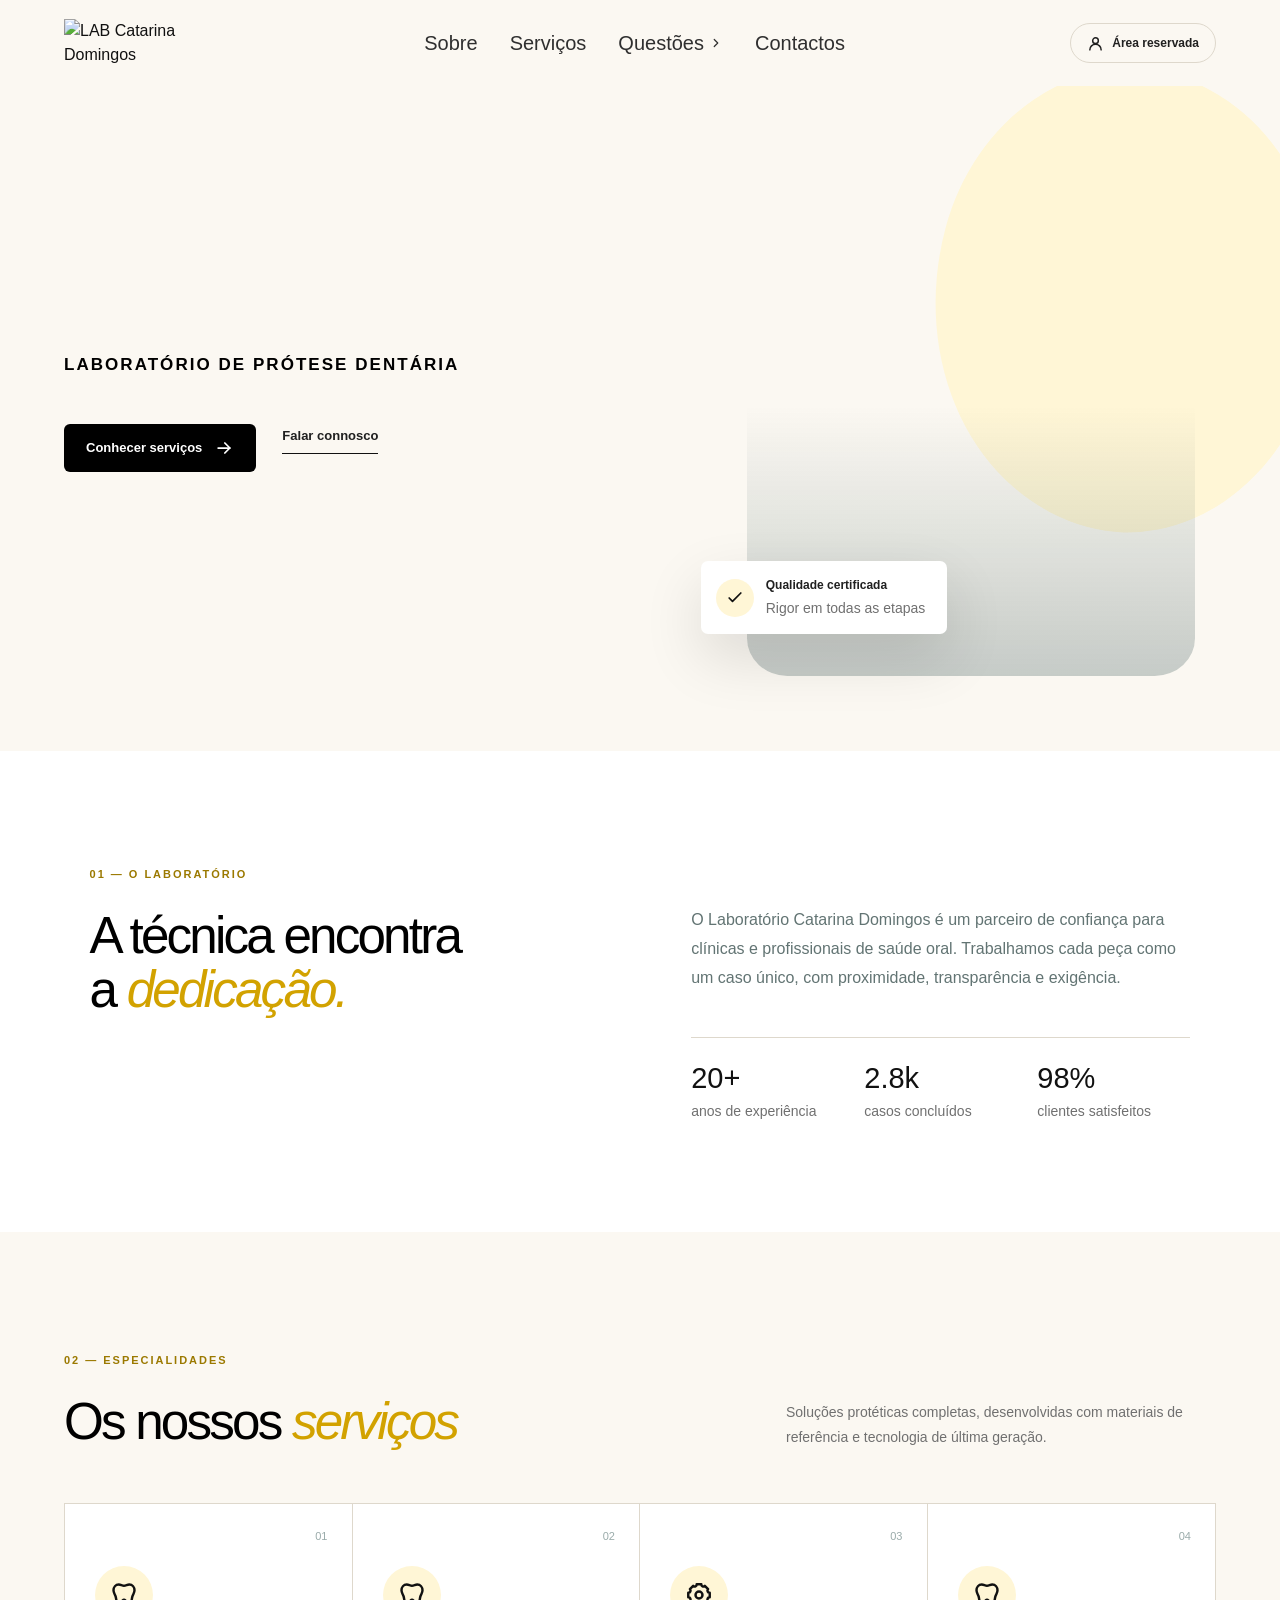
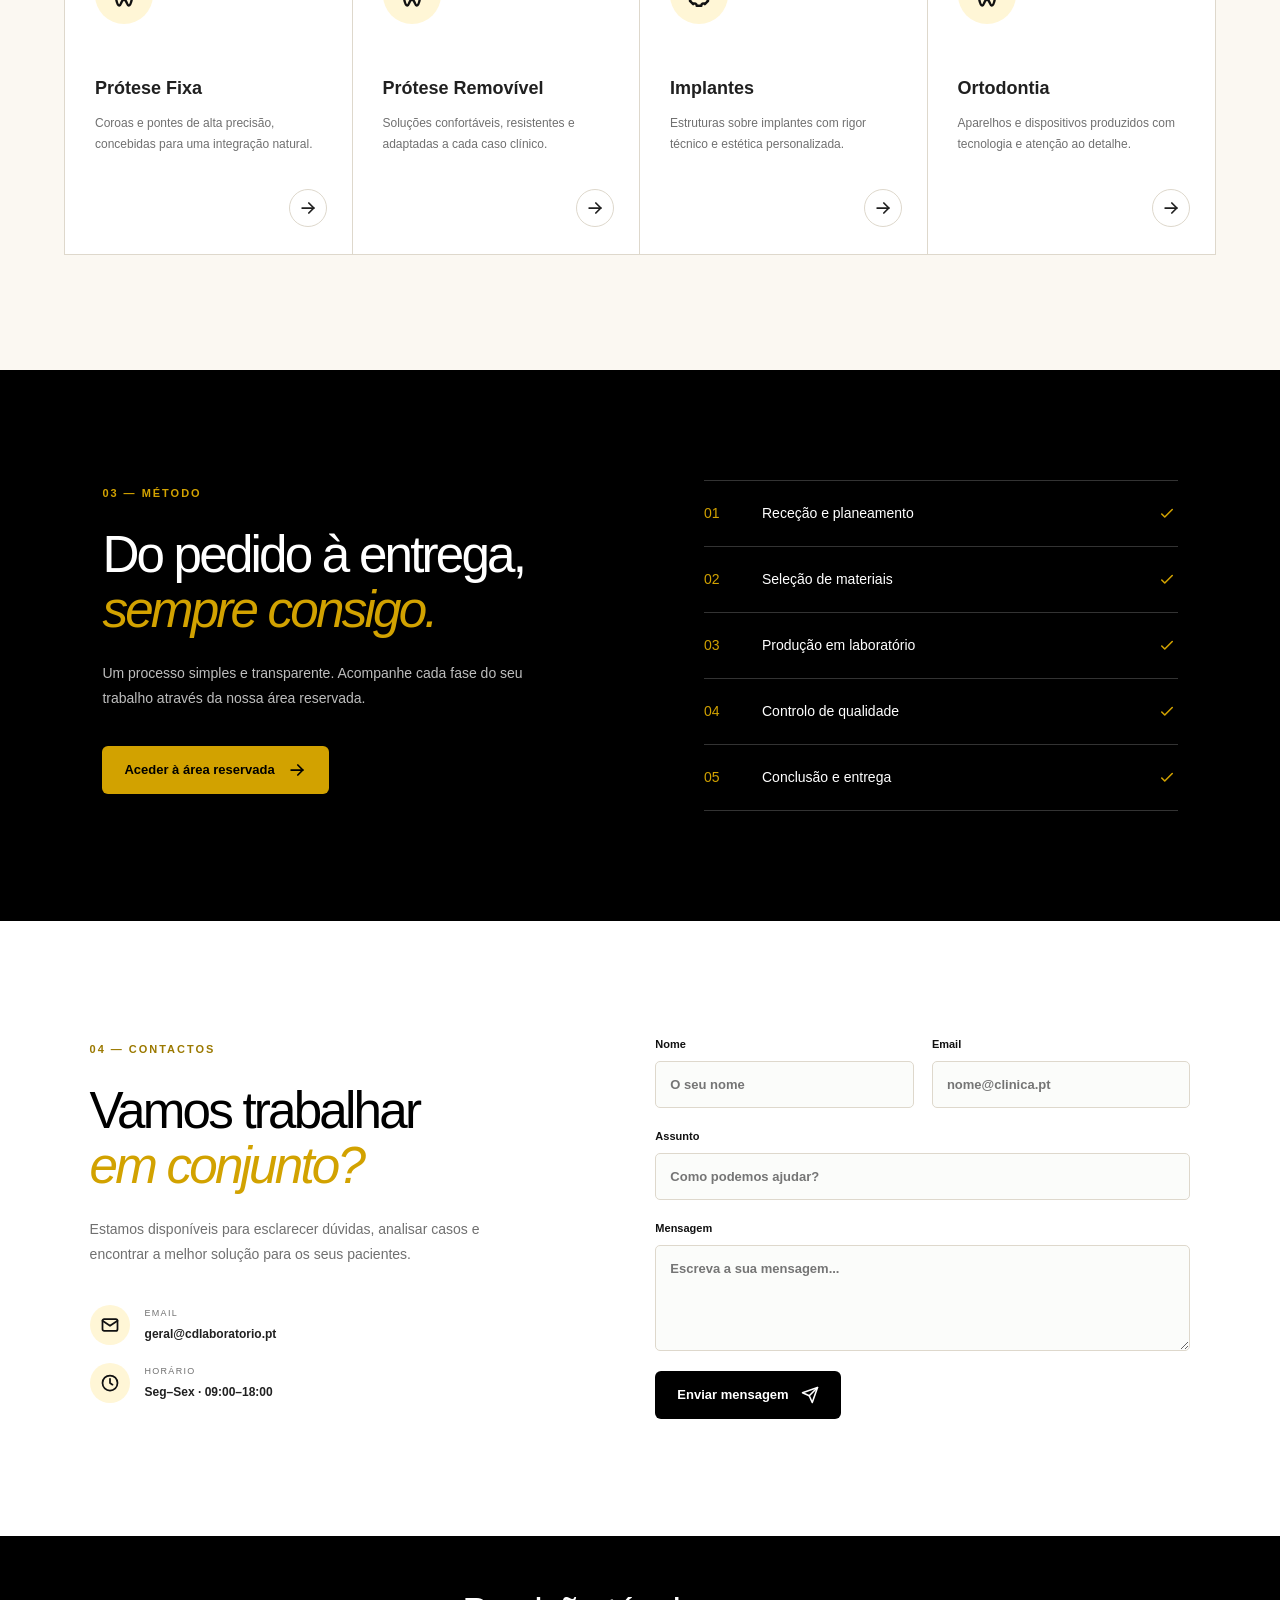
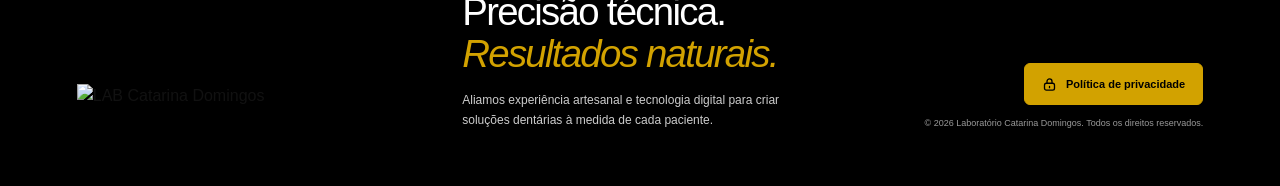
==== public/index.html @ d4b05643 "update" ====
<!doctype html>
<html lang="pt-PT">
  <head>
    <meta charset="utf-8" />
    <meta name="viewport" content="width=device-width, initial-scale=1" />
    <title>Laboratório Catarina Domingos</title>
    <link rel="stylesheet" href="css/style.css" />
    <script src="/js/main.js" defer></script>
  </head>
  <body>
    <header class="site-header">
      <a
        class="logo"
        href="index.html"
        aria-label="Laboratório Catarina Domingos"
        ><span class="logo-image"
          ><img src="assets/img/logo.png" alt="LAB Catarina Domingos" /></span
      ></a>
      <nav id="navegacao" aria-label="Navegação principal">
        <a class="nav-primary" href="sobre.html">Sobre</a>
        <a class="nav-primary" href="servicos.html">Serviços</a>
        <div class="questions-menu">
          <button
            class="nav-primary"
            type="button"
            aria-expanded="false"
            aria-haspopup="menu"
          >
            Questões
            <svg
              aria-hidden="true"
              width="14"
              height="14"
              viewBox="0 0 24 24"
              fill="none"
              stroke="currentColor"
              stroke-width="2.1"
              stroke-linecap="round"
              stroke-linejoin="round"
            >
              <path d="m9 18 6-6-6-6" />
            </svg>
          </button>
          <div class="questions-dropdown" role="menu">
            <a role="menuitem" href="ortodontia.html"
              ><span>Ortodontia</span
              ><svg
                aria-hidden="true"
                width="15"
                height="15"
                viewBox="0 0 24 24"
                fill="none"
                stroke="currentColor"
                stroke-width="2.1"
                stroke-linecap="round"
                stroke-linejoin="round"
              >
                <path d="M5 12h14" />
                <path d="m13 6 6 6-6 6" /></svg
            ></a>
            <a role="menuitem" href="implantes.html"
              ><span>Implantes</span
              ><svg
                aria-hidden="true"
                width="15"
                height="15"
                viewBox="0 0 24 24"
                fill="none"
                stroke="currentColor"
                stroke-width="2.1"
                stroke-linecap="round"
                stroke-linejoin="round"
              >
                <path d="M5 12h14" />
                <path d="m13 6 6 6-6 6" /></svg
            ></a>
            <a role="menuitem" href="protese-fixa.html"
              ><span>Prótese Fixa</span
              ><svg
                aria-hidden="true"
                width="15"
                height="15"
                viewBox="0 0 24 24"
                fill="none"
                stroke="currentColor"
                stroke-width="2.1"
                stroke-linecap="round"
                stroke-linejoin="round"
              >
                <path d="M5 12h14" />
                <path d="m13 6 6 6-6 6" /></svg
            ></a>
            <a role="menuitem" href="protese-removivel.html"
              ><span>Prótese Removível</span
              ><svg
                aria-hidden="true"
                width="15"
                height="15"
                viewBox="0 0 24 24"
                fill="none"
                stroke="currentColor"
                stroke-width="2.1"
                stroke-linecap="round"
                stroke-linejoin="round"
              >
                <path d="M5 12h14" />
                <path d="m13 6 6 6-6 6" /></svg
            ></a>
            <a role="menuitem" href="como-trabalhamos.html"
              ><span>Como trabalhamos</span
              ><svg
                aria-hidden="true"
                width="15"
                height="15"
                viewBox="0 0 24 24"
                fill="none"
                stroke="currentColor"
                stroke-width="2.1"
                stroke-linecap="round"
                stroke-linejoin="round"
              >
                <path d="M5 12h14" />
                <path d="m13 6 6 6-6 6" /></svg
            ></a>
          </div>
        </div>
        <a class="nav-primary" href="contactos.html">Contactos</a>
      </nav>
      <a class="login-link" href="login.html"
        ><svg
          aria-hidden="true"
          width="17"
          height="17"
          viewBox="0 0 24 24"
          fill="none"
          stroke="currentColor"
          stroke-width="2.1"
          stroke-linecap="round"
          stroke-linejoin="round"
        >
          <circle cx="12" cy="8" r="4" />
          <path d="M4 21a8 8 0 0 1 16 0" />
        </svg>
        Área reservada</a
      >
      <button
        class="mobile-menu"
        type="button"
        aria-label="Abrir menu"
        aria-expanded="false"
        aria-controls="navegacao"
      >
        <span data-icone="abrir"
          ><svg
            aria-hidden="true"
            width="20"
            height="20"
            viewBox="0 0 24 24"
            fill="none"
            stroke="currentColor"
            stroke-width="2.1"
            stroke-linecap="round"
            stroke-linejoin="round"
          >
            <path d="M4 7h16M4 12h16M4 17h16" /></svg></span
        ><span data-icone="fechar" hidden
          ><svg
            aria-hidden="true"
            width="20"
            height="20"
            viewBox="0 0 24 24"
            fill="none"
            stroke="currentColor"
            stroke-width="2.1"
            stroke-linecap="round"
            stroke-linejoin="round"
          >
            <path d="m6 6 12 12M18 6 6 18" /></svg
        ></span>
      </button>
    </header>

    <main>
      <section class="hero">
        <div class="hero-copy">
          <span class="eyebrow hero-eyebrow"
            >Laboratório de prótese dentária</span
          >
          <div class="hero-actions">
            <a class="btn btn-primary hero-services-button" href="servicos.html"
              >Conhecer serviços
              <svg
                aria-hidden="true"
                width="20"
                height="20"
                viewBox="0 0 24 24"
                fill="none"
                stroke="currentColor"
                stroke-width="2.1"
                stroke-linecap="round"
                stroke-linejoin="round"
              >
                <path d="M5 12h14" />
                <path d="m13 6 6 6-6 6" /></svg
            ></a>
            <a class="text-link" href="contactos.html">Falar connosco</a>
          </div>
        </div>
        <div class="hero-visual">
          <div
            class="hero-image"
            role="img"
            aria-label="Consultório dentário moderno"
          ></div>
          <div class="quality-card">
            <span
              ><svg
                aria-hidden="true"
                width="20"
                height="20"
                viewBox="0 0 24 24"
                fill="none"
                stroke="currentColor"
                stroke-width="2.1"
                stroke-linecap="round"
                stroke-linejoin="round"
              >
                <path d="m5 12 4 4L19 6" /></svg
            ></span>
            <div>
              <b>Qualidade certificada</b
              ><small>Rigor em todas as etapas</small>
            </div>
          </div>
          <div class="hero-shape"></div>
        </div>
      </section>

      <section class="intro" id="sobre">
        <div>
          <span class="section-index">01 — O laboratório</span>
          <h2>A técnica encontra<br />a <em>dedicação.</em></h2>
        </div>
        <div class="intro-copy">
          <p>
            O Laboratório Catarina Domingos é um parceiro de confiança para
            clínicas e profissionais de saúde oral. Trabalhamos cada peça como
            um caso único, com proximidade, transparência e exigência.
          </p>
          <div class="stats">
            <div><b>20+</b><span>anos de experiência</span></div>
            <div><b>2.8k</b><span>casos concluídos</span></div>
            <div><b>98%</b><span>clientes satisfeitos</span></div>
          </div>
        </div>
      </section>

      <section class="services-section" id="servicos">
        <div class="section-heading">
          <div>
            <span class="section-index">02 — Especialidades</span>
            <h2>Os nossos <em>serviços</em></h2>
          </div>
          <p>
            Soluções protéticas completas, desenvolvidas com materiais de
            referência e tecnologia de última geração.
          </p>
        </div>
        <div class="service-grid">
          <article class="service-card">
            <span class="service-number">01</span>
            <div class="service-icon">
              <svg
                aria-hidden="true"
                width="28"
                height="28"
                viewBox="0 0 24 24"
                fill="none"
                stroke="currentColor"
                stroke-width="2.1"
                stroke-linecap="round"
                stroke-linejoin="round"
              >
                <path
                  d="M7.5 3C4.8 3 3 5.2 3 8c0 2.1 1.2 3.3 1.8 5.2C5.5 15.4 5.6 21 8 21c1.8 0 1.5-5 4-5s2.2 5 4 5c2.4 0 2.5-5.6 3.2-7.8C19.8 11.3 21 10.1 21 8c0-2.8-1.8-5-4.5-5-1.8 0-2.8 1-4.5 1s-2.7-1-4.5-1Z"
                />
              </svg>
            </div>
            <h3>Prótese Fixa</h3>
            <p>
              Coroas e pontes de alta precisão, concebidas para uma integração
              natural.
            </p>
            <a
              href="protese-fixa.html"
              aria-label="Saber mais sobre Prótese Fixa"
              ><svg
                aria-hidden="true"
                width="20"
                height="20"
                viewBox="0 0 24 24"
                fill="none"
                stroke="currentColor"
                stroke-width="2.1"
                stroke-linecap="round"
                stroke-linejoin="round"
              >
                <path d="M5 12h14" />
                <path d="m13 6 6 6-6 6" /></svg
            ></a>
          </article>
          <article class="service-card">
            <span class="service-number">02</span>
            <div class="service-icon">
              <svg
                aria-hidden="true"
                width="28"
                height="28"
                viewBox="0 0 24 24"
                fill="none"
                stroke="currentColor"
                stroke-width="2.1"
                stroke-linecap="round"
                stroke-linejoin="round"
              >
                <path
                  d="M7.5 3C4.8 3 3 5.2 3 8c0 2.1 1.2 3.3 1.8 5.2C5.5 15.4 5.6 21 8 21c1.8 0 1.5-5 4-5s2.2 5 4 5c2.4 0 2.5-5.6 3.2-7.8C19.8 11.3 21 10.1 21 8c0-2.8-1.8-5-4.5-5-1.8 0-2.8 1-4.5 1s-2.7-1-4.5-1Z"
                />
              </svg>
            </div>
            <h3>Prótese Removível</h3>
            <p>
              Soluções confortáveis, resistentes e adaptadas a cada caso
              clínico.
            </p>
            <a
              href="protese-removivel.html"
              aria-label="Saber mais sobre Prótese Removível"
              ><svg
                aria-hidden="true"
                width="20"
                height="20"
                viewBox="0 0 24 24"
                fill="none"
                stroke="currentColor"
                stroke-width="2.1"
                stroke-linecap="round"
                stroke-linejoin="round"
              >
                <path d="M5 12h14" />
                <path d="m13 6 6 6-6 6" /></svg
            ></a>
          </article>
          <article class="service-card">
            <span class="service-number">03</span>
            <div class="service-icon">
              <svg
                aria-hidden="true"
                width="28"
                height="28"
                viewBox="0 0 24 24"
                fill="none"
                stroke="currentColor"
                stroke-width="2.1"
                stroke-linecap="round"
                stroke-linejoin="round"
              >
                <circle cx="12" cy="12" r="3" />
                <path
                  d="M19.4 15a1.7 1.7 0 0 0 .3 1.9l.1.1-2.8 2.8-.1-.1a1.7 1.7 0 0 0-1.9-.3 1.7 1.7 0 0 0-1 1.6v.2h-4V21a1.7 1.7 0 0 0-1-1.6 1.7 1.7 0 0 0-1.9.3l-.1.1L4.2 17l.1-.1a1.7 1.7 0 0 0 .3-1.9A1.7 1.7 0 0 0 3 14H2.8v-4H3a1.7 1.7 0 0 0 1.6-1 1.7 1.7 0 0 0-.3-1.9L4.2 7 7 4.2l.1.1A1.7 1.7 0 0 0 9 4.6 1.7 1.7 0 0 0 10 3v-.2h4V3a1.7 1.7 0 0 0 1 1.6 1.7 1.7 0 0 0 1.9-.3l.1-.1L19.8 7l-.1.1a1.7 1.7 0 0 0-.3 1.9 1.7 1.7 0 0 0 1.6 1h.2v4H21a1.7 1.7 0 0 0-1.6 1Z"
                />
              </svg>
            </div>
            <h3>Implantes</h3>
            <p>
              Estruturas sobre implantes com rigor técnico e estética
              personalizada.
            </p>
            <a href="implantes.html" aria-label="Saber mais sobre Implantes"
              ><svg
                aria-hidden="true"
                width="20"
                height="20"
                viewBox="0 0 24 24"
                fill="none"
                stroke="currentColor"
                stroke-width="2.1"
                stroke-linecap="round"
                stroke-linejoin="round"
              >
                <path d="M5 12h14" />
                <path d="m13 6 6 6-6 6" /></svg
            ></a>
          </article>
          <article class="service-card">
            <span class="service-number">04</span>
            <div class="service-icon">
              <svg
                aria-hidden="true"
                width="28"
                height="28"
                viewBox="0 0 24 24"
                fill="none"
                stroke="currentColor"
                stroke-width="2.1"
                stroke-linecap="round"
                stroke-linejoin="round"
              >
                <path
                  d="M7.5 3C4.8 3 3 5.2 3 8c0 2.1 1.2 3.3 1.8 5.2C5.5 15.4 5.6 21 8 21c1.8 0 1.5-5 4-5s2.2 5 4 5c2.4 0 2.5-5.6 3.2-7.8C19.8 11.3 21 10.1 21 8c0-2.8-1.8-5-4.5-5-1.8 0-2.8 1-4.5 1s-2.7-1-4.5-1Z"
                />
              </svg>
            </div>
            <h3>Ortodontia</h3>
            <p>
              Aparelhos e dispositivos produzidos com tecnologia e atenção ao
              detalhe.
            </p>
            <a href="ortodontia.html" aria-label="Saber mais sobre Ortodontia"
              ><svg
                aria-hidden="true"
                width="20"
                height="20"
                viewBox="0 0 24 24"
                fill="none"
                stroke="currentColor"
                stroke-width="2.1"
                stroke-linecap="round"
                stroke-linejoin="round"
              >
                <path d="M5 12h14" />
                <path d="m13 6 6 6-6 6" /></svg
            ></a>
          </article>
        </div>
      </section>

      <section class="process-section" id="processo">
        <div class="process-copy">
          <span class="section-index light">03 — Método</span>
          <h2>Do pedido à entrega,<br /><em>sempre consigo.</em></h2>
          <p>
            Um processo simples e transparente. Acompanhe cada fase do seu
            trabalho através da nossa área reservada.
          </p>
          <a class="btn btn-light" href="login.html"
            >Aceder à área reservada
            <svg
              aria-hidden="true"
              width="20"
              height="20"
              viewBox="0 0 24 24"
              fill="none"
              stroke="currentColor"
              stroke-width="2.1"
              stroke-linecap="round"
              stroke-linejoin="round"
            >
              <path d="M5 12h14" />
              <path d="m13 6 6 6-6 6" /></svg
          ></a>
        </div>
        <ol class="process-list">
          <li>
            <span>01</span><b>Receção e planeamento</b
            ><svg
              aria-hidden="true"
              width="18"
              height="18"
              viewBox="0 0 24 24"
              fill="none"
              stroke="currentColor"
              stroke-width="2.1"
              stroke-linecap="round"
              stroke-linejoin="round"
            >
              <path d="m5 12 4 4L19 6" />
            </svg>
          </li>
          <li>
            <span>02</span><b>Seleção de materiais</b
            ><svg
              aria-hidden="true"
              width="18"
              height="18"
              viewBox="0 0 24 24"
              fill="none"
              stroke="currentColor"
              stroke-width="2.1"
              stroke-linecap="round"
              stroke-linejoin="round"
            >
              <path d="m5 12 4 4L19 6" />
            </svg>
          </li>
          <li>
            <span>03</span><b>Produção em laboratório</b
            ><svg
              aria-hidden="true"
              width="18"
              height="18"
              viewBox="0 0 24 24"
              fill="none"
              stroke="currentColor"
              stroke-width="2.1"
              stroke-linecap="round"
              stroke-linejoin="round"
            >
              <path d="m5 12 4 4L19 6" />
            </svg>
          </li>
          <li>
            <span>04</span><b>Controlo de qualidade</b
            ><svg
              aria-hidden="true"
              width="18"
              height="18"
              viewBox="0 0 24 24"
              fill="none"
              stroke="currentColor"
              stroke-width="2.1"
              stroke-linecap="round"
              stroke-linejoin="round"
            >
              <path d="m5 12 4 4L19 6" />
            </svg>
          </li>
          <li>
            <span>05</span><b>Conclusão e entrega</b
            ><svg
              aria-hidden="true"
              width="18"
              height="18"
              viewBox="0 0 24 24"
              fill="none"
              stroke="currentColor"
              stroke-width="2.1"
              stroke-linecap="round"
              stroke-linejoin="round"
            >
              <path d="m5 12 4 4L19 6" />
            </svg>
          </li>
        </ol>
      </section>

      <section class="contact-section" id="contactos">
        <div class="contact-info">
          <span class="section-index">04 — Contactos</span>
          <h2>Vamos trabalhar<br /><em>em conjunto?</em></h2>
          <p>
            Estamos disponíveis para esclarecer dúvidas, analisar casos e
            encontrar a melhor solução para os seus pacientes.
          </p>
          <div class="contact-lines">
            <div>
              <span
                ><svg
                  aria-hidden="true"
                  width="20"
                  height="20"
                  viewBox="0 0 24 24"
                  fill="none"
                  stroke="currentColor"
                  stroke-width="2.1"
                  stroke-linecap="round"
                  stroke-linejoin="round"
                >
                  <rect x="3" y="5" width="18" height="14" rx="2" />
                  <path d="m3 7 9 6 9-6" /></svg
              ></span>
              <p><small>Email</small><b>geral@cdlaboratorio.pt</b></p>
            </div>
            <div>
              <span
                ><svg
                  aria-hidden="true"
                  width="20"
                  height="20"
                  viewBox="0 0 24 24"
                  fill="none"
                  stroke="currentColor"
                  stroke-width="2.1"
                  stroke-linecap="round"
                  stroke-linejoin="round"
                >
                  <circle cx="12" cy="12" r="9" />
                  <path d="M12 7v5l3 2" /></svg
              ></span>
              <p><small>Horário</small><b>Seg–Sex · 09:00–18:00</b></p>
            </div>
          </div>
        </div>
        <form class="contact-form" data-sem-envio>
          <div class="field-row">
            <label>Nome<input placeholder="O seu nome" /></label
            ><label
              >Email<input type="email" placeholder="nome@clinica.pt"
            /></label>
          </div>
          <label>Assunto<input placeholder="Como podemos ajudar?" /></label>
          <label
            >Mensagem<textarea
              rows="4"
              placeholder="Escreva a sua mensagem..."
            ></textarea>
          </label>
          <button class="btn btn-primary" type="submit">
            Enviar mensagem
            <svg
              aria-hidden="true"
              width="18"
              height="18"
              viewBox="0 0 24 24"
              fill="none"
              stroke="currentColor"
              stroke-width="2.1"
              stroke-linecap="round"
              stroke-linejoin="round"
            >
              <path d="m22 2-7 20-4-9-9-4Z" />
              <path d="M22 2 11 13" />
            </svg>
          </button>
        </form>
      </section>
    </main>

    <footer>
      <a
        class="logo logo-light"
        href="index.html"
        aria-label="Laboratório Catarina Domingos"
        ><span class="logo-image"
          ><img src="assets/img/logo.png" alt="LAB Catarina Domingos" /></span
      ></a>
      <div class="footer-claim">
        <h2>Precisão técnica.<br /><em>Resultados naturais.</em></h2>
        <p>
          Aliamos experiência artesanal e tecnologia digital para criar soluções
          dentárias à medida de cada paciente.
        </p>
      </div>
      <div class="footer-meta">
        <a href="privacidade.html"
          ><svg
            aria-hidden="true"
            width="15"
            height="15"
            viewBox="0 0 24 24"
            fill="none"
            stroke="currentColor"
            stroke-width="2.1"
            stroke-linecap="round"
            stroke-linejoin="round"
          >
            <rect x="4" y="10" width="16" height="11" rx="3" />
            <path d="M8 10V7a4 4 0 0 1 8 0v3M12 15v2" />
          </svg>
          Política de privacidade</a
        >
        <span
          >© 2026 Laboratório Catarina Domingos. Todos os direitos
          reservados.</span
        >
      </div>
    </footer>
  </body>
</html>
---- public/css/style.css ----
/* Base (substitui o reset que vinha do Tailwind) */
*,
::before,
::after {
  margin: 0;
  padding: 0;
  border: 0 solid;
  box-sizing: border-box;
}
html {
  line-height: 1.5;
  -webkit-text-size-adjust: 100%;
}
h1,
h2,
h3,
h4,
h5,
h6 {
  font-size: inherit;
  font-weight: inherit;
}
a {
  color: inherit;
  text-decoration: inherit;
}
b,
strong {
  font-weight: bolder;
}
small {
  font-size: 80%;
}
ol,
ul {
  list-style: none;
}
img,
svg {
  display: block;
}
img {
  max-width: 100%;
  height: auto;
}
button,
input,
select,
textarea {
  background-color: transparent;
  border-radius: 0;
}
button {
  cursor: pointer;
}
[hidden] {
  display: none !important;
}

:root {
  --font-texto: "Segoe UI", Roboto, "Helvetica Neue", Arial, sans-serif;
  --font-titulos: "Segoe UI", Roboto, "Helvetica Neue", Arial, sans-serif;
  --ink: #111111;
  --ink-deep: #000000;
  --mint: #d2a200;
  --mint-light: #fff6d6;
  --cream: #fbf8f2;
  --white: #ffffff;
  --text: #202020;
  --muted: #707070;
  --line: #ded8cc;
  --amber: #d2a200;
  --blue: #111111;
  --shadow: 0 24px 60px rgba(0, 0, 0, 0.12);
}
* {
  box-sizing: border-box;
}
html {
  scroll-behavior: smooth;
}
body {
  margin: 0;
  min-width: 320px;
  background: var(--cream);
  color: var(--text);
  font-family: var(--font-texto);
}
button,
input,
textarea,
select {
  font: inherit;
}
button {
  color: inherit;
}
button,
a {
  -webkit-tap-highlight-color: transparent;
}
.site-header {
  height: 86px;
  max-width: 1440px;
  margin: auto;
  padding: 0 5vw;
  display: flex;
  align-items: center;
  justify-content: space-between;
  position: relative;
  z-index: 20;
  background: var(--cream);
}
.logo {
  border: 0;
  background: transparent;
  display: flex;
  align-items: center;
  cursor: pointer;
  padding: 0;
  color: var(--ink);
}
.logo-image {
  width: 135px;
  height: 50px;
  display: flex;
  align-items: center;
}
.logo-image img {
  display: block;
  width: 100%;
  height: auto;
}
.site-header nav {
  display: flex;
  align-items: center;
  gap: 32px;
}
.site-header nav button,
.site-header nav a {
  border: 0;
  background: transparent;
  font-size: 13px;
  color: #2f2f2f;
  cursor: pointer;
  transition: color 0.2s;
  padding: 12px 0;
}
.site-header nav button.nav-primary,
.site-header nav a.nav-primary {
  font-size: 20px;
}
.site-header nav button:hover,
.site-header nav a:hover {
  color: var(--ink);
}
.site-header nav button.active,
.site-header nav a.active {
  color: var(--ink);
  box-shadow: inset 0 -1px var(--ink);
}
.questions-menu {
  position: relative;
}
.questions-menu > button {
  display: flex;
  align-items: center;
  gap: 5px;
}
.questions-menu > button svg {
  transition: transform 0.2s;
}
.questions-menu.open > button svg {
  transform: rotate(90deg);
}
.questions-dropdown {
  position: absolute;
  top: calc(100% + 10px);
  left: 50%;
  z-index: 30;
  width: 220px;
  padding: 7px;
  background: white;
  border: 1px solid var(--line);
  border-radius: 7px;
  box-shadow: var(--shadow);
  opacity: 0;
  visibility: hidden;
  transform: translate(-50%, -7px);
  transition:
    opacity 0.2s,
    transform 0.2s,
    visibility 0.2s;
}
.questions-menu.open .questions-dropdown {
  opacity: 1;
  visibility: visible;
  transform: translate(-50%, 0);
}
.site-header .questions-dropdown > button,
.site-header .questions-dropdown > a {
  width: 100%;
  padding: 12px 11px;
  display: flex;
  align-items: center;
  justify-content: space-between;
  border-radius: 4px;
  text-align: left;
  font-size: 11px;
}
.site-header .questions-dropdown > button:hover,
.site-header .questions-dropdown > a:hover {
  color: var(--ink);
  background: var(--mint-light);
}
.questions-dropdown > button svg,
.questions-dropdown > a svg {
  opacity: 0.55;
}
.login-link {
  display: flex;
  align-items: center;
  gap: 8px;
  border: 1px solid var(--line);
  border-radius: 99px;
  background: transparent;
  padding: 10px 16px;
  font-size: 12px;
  font-weight: 600;
  cursor: pointer;
}
.mobile-menu {
  display: none;
  border: 0;
  background: transparent;
}
.hero {
  min-height: 650px;
  max-width: 1440px;
  margin: auto;
  padding: 50px 5vw 75px;
  display: grid;
  grid-template-columns: 1.03fr 0.97fr;
  align-items: center;
  gap: 7vw;
  overflow: hidden;
}
.eyebrow,
.section-index {
  color: #9b7900;
  text-transform: uppercase;
  letter-spacing: 0.18em;
  font-size: 11px;
  font-weight: 700;
}
.hero h1,
section h2 {
  font: 500 clamp(48px, 5.4vw, 80px)/1.06 var(--font-titulos);
  letter-spacing: -0.055em;
  color: var(--ink-deep);
  margin: 24px 0;
}
.hero h1 em,
section h2 em {
  font-weight: 400;
  color: var(--mint);
  font-style: italic;
}
.hero-copy > p {
  max-width: 560px;
  font-size: 17px;
  line-height: 1.75;
  color: #555555;
}
.hero-actions {
  display: flex;
  align-items: center;
  gap: 26px;
  margin-top: 34px;
}
.hero-eyebrow {
  color: #000000;
  font-size: 17px;
  font-weight: 700;
  letter-spacing: 0.12em;
}
.hero-services-button {
  position: relative;
  top: 12px;
}
.btn {
  border: 0;
  border-radius: 6px;
  min-height: 48px;
  padding: 0 22px;
  display: inline-flex;
  align-items: center;
  justify-content: center;
  gap: 12px;
  cursor: pointer;
  font-size: 13px;
  font-weight: 700;
  transition:
    transform 0.2s,
    box-shadow 0.2s,
    background 0.2s;
}
.btn:hover {
  transform: translateY(-2px);
  box-shadow: 0 10px 24px rgba(9, 55, 56, 0.16);
}
.btn-primary {
  background: #000000;
  color: #ffffff;
}
.btn-light {
  background: var(--mint);
  color: #000000;
}
.text-link {
  border: 0;
  border-bottom: 1px solid var(--ink);
  background: transparent;
  padding: 8px 0;
  font-size: 13px;
  font-weight: 600;
  cursor: pointer;
}
.hero-visual {
  height: 540px;
  position: relative;
}
.hero-image {
  position: absolute;
  inset: 0 4% 0 9%;
  background:
    linear-gradient(180deg, transparent 50%, rgba(8, 45, 47, 0.22)),
    url("https://images.unsplash.com/photo-1629909613654-28e377c37b09?crop=entropy&cs=tinysrgb&fit=crop&fm=jpg&q=85&w=1200")
      center/cover;
  border-radius: 48% 48% 9% 9% / 25% 25% 7% 7%;
  z-index: 2;
}
.hero-shape {
  position: absolute;
  width: 76%;
  height: 85%;
  right: -21%;
  top: -12%;
  background: var(--mint-light);
  border-radius: 45% 55% 45% 55%;
  transform: rotate(15deg);
}
.quality-card {
  position: absolute;
  z-index: 4;
  left: 0;
  bottom: 42px;
  background: white;
  padding: 15px 22px 15px 15px;
  box-shadow: var(--shadow);
  display: flex;
  align-items: center;
  gap: 12px;
  border-radius: 7px;
}
.quality-card > span {
  background: var(--mint-light);
  color: var(--ink);
  width: 38px;
  height: 38px;
  display: grid;
  place-items: center;
  border-radius: 50%;
}
.quality-card b,
.quality-card small {
  display: block;
}
.quality-card b {
  font-size: 12px;
}
.quality-card small {
  font-size: 14px;
  color: var(--muted);
  margin-top: 4px;
}
.intro {
  max-width: 1440px;
  margin: auto;
  padding: 110px 7vw;
  display: grid;
  grid-template-columns: 1fr 1fr;
  gap: 8vw;
  background: white;
}
.intro h2,
.section-heading h2,
.contact-info h2 {
  font-size: clamp(39px, 4vw, 60px);
}
.intro-copy > p {
  font-size: 16px;
  line-height: 1.8;
  color: #627473;
  margin: 45px 0;
  max-width: 560px;
}
.stats {
  display: grid;
  grid-template-columns: repeat(3, 1fr);
  border-top: 1px solid var(--line);
  padding-top: 24px;
  gap: 20px;
}
.stats b,
.stats span {
  display: block;
}
.stats b {
  font: 500 29px var(--font-titulos);
  color: var(--ink);
}
.stats span {
  font-size: 14px;
  line-height: 1.4;
  color: var(--muted);
  margin-top: 7px;
}
.services-section {
  max-width: 1440px;
  margin: auto;
  padding: 115px 5vw;
}
.section-heading {
  display: flex;
  align-items: end;
  justify-content: space-between;
  gap: 60px;
  margin-bottom: 54px;
}
.section-heading h2 {
  margin-bottom: 0;
}
.section-heading > p {
  max-width: 430px;
  line-height: 1.75;
  color: var(--muted);
  font-size: 14px;
}
.service-grid {
  display: grid;
  grid-template-columns: repeat(4, 1fr);
  border: 1px solid var(--line);
}
.service-card {
  min-height: 350px;
  padding: 30px;
  background: white;
  border-right: 1px solid var(--line);
  position: relative;
  transition:
    background 0.25s,
    transform 0.25s;
}
.service-card:last-child {
  border: 0;
}
.service-card:hover {
  background: #000000;
  color: #ffffff;
  transform: translateY(-7px);
  z-index: 2;
}
.service-number {
  position: absolute;
  right: 24px;
  top: 24px;
  color: #9aabaa;
  font-size: 11px;
}
.service-icon {
  width: 58px;
  height: 58px;
  border-radius: 50%;
  background: var(--mint-light);
  color: var(--ink);
  display: grid;
  place-items: center;
  margin: 32px 0 54px;
}
.service-card h3 {
  font: 600 18px var(--font-titulos);
  margin: 0 0 14px;
}
.service-card p {
  font-size: 12px;
  line-height: 1.7;
  color: var(--muted);
  max-width: 240px;
}
.service-card:hover p,
.service-card:hover .service-number {
  color: #bed0ce;
}
.service-card > button,
.service-card > a {
  position: absolute;
  right: 25px;
  bottom: 27px;
  width: 38px;
  height: 38px;
  border-radius: 50%;
  border: 1px solid var(--line);
  background: transparent;
  display: grid;
  place-items: center;
  cursor: pointer;
}
.process-section {
  max-width: 1440px;
  margin: auto;
  background: #000000;
  color: white;
  padding: 110px 8vw;
  display: grid;
  grid-template-columns: 1fr 1fr;
  gap: 10vw;
}
.section-index.light {
  color: var(--mint);
}
.process-section h2 {
  color: white;
  font-size: clamp(39px, 4vw, 61px);
}
.process-copy > p {
  color: #bdbdbd;
  line-height: 1.8;
  font-size: 14px;
  max-width: 500px;
  margin-bottom: 35px;
}
.process-list {
  list-style: none;
  padding: 0;
  margin: 0;
  border-top: 1px solid #333333;
}
.process-list li {
  display: grid;
  grid-template-columns: 42px 1fr 20px;
  align-items: center;
  gap: 16px;
  padding: 22px 0;
  border-bottom: 1px solid #333333;
}
.process-list li span {
  color: var(--mint);
  font-size: 14px;
}
.process-list li b {
  font-size: 14px;
  font-weight: 500;
}
.process-list li svg {
  color: var(--mint);
}
.contact-section {
  max-width: 1440px;
  margin: auto;
  padding: 115px 7vw;
  display: grid;
  grid-template-columns: 0.9fr 1.1fr;
  gap: 10vw;
  background: white;
}
.contact-info > p {
  color: var(--muted);
  line-height: 1.8;
  max-width: 460px;
  font-size: 14px;
}
.contact-lines {
  margin-top: 38px;
}
.contact-lines > div {
  display: flex;
  align-items: center;
  gap: 15px;
  margin: 18px 0;
}
.contact-lines > div > span {
  width: 40px;
  height: 40px;
  display: grid;
  place-items: center;
  border-radius: 50%;
  background: var(--mint-light);
  color: var(--ink);
}
.contact-lines p,
.contact-lines b,
.contact-lines small {
  margin: 0;
  display: block;
}
.contact-lines small {
  color: var(--muted);
  font-size: 9px;
  text-transform: uppercase;
  letter-spacing: 0.14em;
}
.contact-lines b {
  font-size: 12px;
  margin-top: 4px;
}
.contact-form,
.auth-panel form {
  display: flex;
  flex-direction: column;
  gap: 20px;
}
label {
  display: flex;
  flex-direction: column;
  gap: 8px;
  font-size: 11px;
  font-weight: 700;
  color: var(--ink);
}
input,
textarea,
select {
  width: 100%;
  border: 1px solid var(--line);
  background: #fbfcfa;
  border-radius: 5px;
  padding: 13px 14px;
  color: var(--text);
  outline: none;
  font-size: 13px;
  transition:
    border 0.2s,
    box-shadow 0.2s;
}
input:focus,
textarea:focus,
select:focus {
  border-color: #6fa796;
  box-shadow: 0 0 0 3px rgba(168, 219, 198, 0.28);
}
textarea {
  resize: vertical;
}
.field-row {
  display: grid;
  grid-template-columns: 1fr 1fr;
  gap: 18px;
}
.contact-form .btn {
  align-self: flex-start;
}
footer {
  max-width: 1440px;
  margin: auto;
  background: #000000;
  color: white;
  min-height: 180px;
  padding: 55px 6vw;
  display: grid;
  grid-template-columns: 1fr 1fr 1fr;
  align-items: end;
  gap: 30px;
}
.logo-light .logo-image {
  background: transparent;
}
.logo-light .logo-image img {
  filter: none;
}
footer .logo-image {
  width: 190px;
  height: 70px;
}
.footer-claim h2 {
  margin: 0 0 16px;
  color: white;
  font: 500 clamp(28px, 3vw, 44px)/1.08 var(--font-titulos);
  letter-spacing: -0.045em;
}
.footer-claim h2 em {
  color: var(--mint);
  font-weight: 400;
  font-style: italic;
}
.footer-claim p {
  max-width: 520px;
  margin: 0;
  color: #cccccc;
  font-size: 12px;
  line-height: 1.7;
}
.footer-meta {
  display: flex;
  flex-direction: column;
  align-items: flex-end;
  gap: 12px;
  text-align: right;
}
.footer-meta button,
.footer-meta a {
  min-height: 42px;
  padding: 0 17px;
  border: 1px solid var(--mint);
  border-radius: 6px;
  background: var(--mint);
  color: var(--ink-deep);
  display: inline-flex;
  align-items: center;
  gap: 9px;
  font-size: 11px;
  font-weight: 700;
  cursor: pointer;
  transition:
    transform 0.2s,
    background 0.2s;
}
.footer-meta button:hover,
.footer-meta a:hover {
  transform: translateY(-2px);
  background: white;
}
.footer-meta span {
  font-size: 9px;
  color: #999999;
}
.privacy-page {
  background: white;
}
.privacy-content {
  max-width: 1200px;
  margin: auto;
  padding: 80px 7vw 110px;
}
.privacy-heading {
  max-width: 790px;
  margin-bottom: 70px;
}
.privacy-heading h1 {
  margin: 22px 0;
  color: var(--ink-deep);
  font: 500 clamp(48px, 5vw, 72px)/1.05 var(--font-titulos);
  letter-spacing: -0.055em;
}
.privacy-heading h1 em {
  color: #d2a200;
  font-weight: 400;
  font-style: italic;
}
.privacy-heading > p {
  max-width: 680px;
  color: var(--muted);
  font-size: 15px;
  line-height: 1.8;
}
.privacy-heading > small {
  display: block;
  margin-top: 20px;
  color: #8a9a98;
  font-size: 9px;
  text-transform: uppercase;
  letter-spacing: 0.09em;
}
.privacy-sections {
  border-top: 1px solid var(--line);
}
.privacy-sections article {
  padding: 34px 0;
  border-bottom: 1px solid var(--line);
  display: grid;
  grid-template-columns: 70px 1fr;
  gap: 25px;
}
.privacy-sections article > span {
  color: #78918d;
  font-size: 14px;
}
.privacy-sections h2 {
  margin: 0 0 12px;
  color: var(--ink);
  font: 600 18px var(--font-titulos);
}
.privacy-sections p {
  max-width: 820px;
  margin: 0;
  color: #5c5c5c;
  font-size: 13px;
  line-height: 1.8;
}
.privacy-contact {
  margin-top: 70px;
  padding: 38px;
  display: flex;
  align-items: center;
  justify-content: space-between;
  gap: 35px;
  background: var(--cream);
}
.privacy-contact h2 {
  margin: 12px 0 8px;
  color: var(--ink-deep);
  font: 600 25px var(--font-titulos);
}
.privacy-contact p {
  margin: 0;
  color: var(--muted);
  font-size: 11px;
}
.about-page {
  background: var(--cream);
}
.about-hero {
  max-width: 1440px;
  margin: auto;
  padding: 70px 7vw 105px;
}
.about-heading {
  max-width: 800px;
  margin: 0 auto 45px;
  text-align: center;
}
.about-heading h1 {
  font: 500 clamp(48px, 5vw, 74px)/1.06 var(--font-titulos);
  letter-spacing: -0.055em;
  color: var(--ink-deep);
  margin: 24px 0;
}
.about-heading h1 em {
  color: #d2a200;
  font-weight: 400;
  font-style: italic;
}
.about-lab-image {
  min-height: 520px;
  padding: 28px;
  display: flex;
  align-items: end;
  justify-content: flex-end;
  color: white;
  background:
    linear-gradient(180deg, transparent 55%, rgba(8, 45, 47, 0.65)),
    url("https://images.unsplash.com/photo-1605781645799-c9c7d820b4ac?crop=entropy&cs=tinysrgb&fit=crop&fm=jpg&q=85&w=1400")
      center/cover;
  border-radius: 7px;
}
.about-lab-image span {
  font-size: 9px;
  text-transform: uppercase;
  letter-spacing: 0.14em;
}
.about-description {
  max-width: 840px;
  margin: 58px auto 0;
  text-align: center;
}
.about-description h2 {
  font-size: clamp(31px, 3vw, 45px);
  margin-bottom: 28px;
}
.about-description > p {
  color: #617472;
  font-size: 15px;
  line-height: 1.85;
  margin: 0 auto 18px;
}
.about-values {
  margin-top: 40px;
  padding-top: 26px;
  border-top: 1px solid var(--line);
  display: grid;
  grid-template-columns: 1fr 1fr;
  gap: 20px;
  color: var(--muted);
  font-size: 14px;
  text-transform: uppercase;
  letter-spacing: 0.08em;
}
.about-values b {
  display: block;
  margin-bottom: 7px;
  color: var(--ink);
  font: 500 28px var(--font-titulos);
  letter-spacing: -0.04em;
}
.team-section {
  max-width: 1440px;
  margin: auto;
  padding: 105px 7vw 125px;
}
.about-team {
  background: white;
  border-top: 1px solid var(--line);
}
.team-heading {
  max-width: 650px;
  margin: 0 auto 55px;
  text-align: center;
}
.team-heading h2 {
  margin: 18px 0 12px;
  font-size: clamp(39px, 4vw, 58px);
}
.team-heading p {
  color: var(--muted);
  font-size: 13px;
  line-height: 1.7;
}
.team-grid {
  display: grid;
  grid-template-columns: repeat(3, 1fr);
  gap: 24px;
}
.team-card {
  margin: 0;
}
.team-photo {
  height: 430px;
  margin-bottom: 22px;
  background-position: center 25%;
  background-size: cover;
  filter: saturate(0.78);
}
.team-card:nth-child(2) .team-photo {
  background-position: center 18%;
}
.team-card span {
  color: #66817d;
  font-size: 9px;
  text-transform: uppercase;
  letter-spacing: 0.14em;
}
.team-card h3 {
  margin: 8px 0 0;
  color: var(--ink-deep);
  font: 600 18px var(--font-titulos);
}
.standalone-page {
  min-height: calc(100vh - 266px);
}
.standalone-section {
  min-height: calc(100vh - 266px);
  display: grid;
  align-content: center;
}
.page-intro {
  max-width: 790px;
  margin-bottom: 58px;
}
.page-intro h1,
.process-page h1,
.contact-page h1 {
  font: 500 clamp(48px, 5vw, 74px)/1.06 var(--font-titulos);
  letter-spacing: -0.055em;
  margin: 24px 0;
}
.page-intro h1,
.contact-page h1 {
  color: var(--ink-deep);
}
.page-intro h1 em,
.contact-page h1 em {
  color: #d2a200;
  font-weight: 400;
  font-style: italic;
}
.page-intro > p {
  max-width: 650px;
  color: var(--muted);
  font-size: 15px;
  line-height: 1.8;
}
.process-page {
  background: var(--ink-deep);
}
.process-page .process-section {
  width: 100%;
}
.process-page h1 {
  color: white;
}
.process-page h1 em {
  color: var(--mint);
  font-weight: 400;
  font-style: italic;
}
.contact-page {
  background: white;
}
.contact-page-content {
  max-width: 1440px;
  margin: auto;
  padding: 70px 7vw 110px;
}
.contact-page-heading {
  max-width: 700px;
  margin: 0 auto 55px;
  text-align: center;
}
.contact-page-heading h1 {
  font: 500 clamp(48px, 5vw, 74px)/1.06 var(--font-titulos);
  letter-spacing: -0.055em;
  color: var(--ink-deep);
  margin: 20px 0 16px;
}
.contact-page-heading p {
  color: var(--muted);
  font-size: 14px;
  line-height: 1.7;
}
.contact-location {
  min-height: 510px;
  display: grid;
  grid-template-columns: 0.8fr 1.2fr;
  border: 1px solid var(--line);
  background: var(--cream);
}
.contact-details {
  padding: 58px 5vw;
  display: flex;
  flex-direction: column;
  justify-content: center;
}
.contact-details h2 {
  margin: 13px 0 35px;
  color: var(--ink-deep);
  font: 600 28px var(--font-titulos);
}
.contact-detail-list {
  display: flex;
  flex-direction: column;
  gap: 20px;
}
.contact-detail-list > div {
  display: flex;
  align-items: center;
  gap: 14px;
}
.contact-detail-list > div > span {
  width: 40px;
  height: 40px;
  display: grid;
  place-items: center;
  flex: none;
  border-radius: 50%;
  color: var(--ink);
  background: var(--mint-light);
}
.contact-detail-list p,
.contact-detail-list small,
.contact-detail-list b {
  display: block;
  margin: 0;
}
.contact-detail-list small {
  color: var(--muted);
  font-size: 8px;
  text-transform: uppercase;
  letter-spacing: 0.13em;
}
.contact-detail-list b {
  margin-top: 5px;
  color: var(--ink);
  font-size: 11px;
}
.contact-map {
  position: relative;
  overflow: hidden;
  min-height: 510px;
  display: grid;
  place-items: center;
  background-color: #e5eee8;
  background-image:
    linear-gradient(
      30deg,
      rgba(255, 255, 255, 0.5) 12%,
      transparent 12.5%,
      transparent 87%,
      rgba(255, 255, 255, 0.5) 87.5%
    ),
    linear-gradient(
      150deg,
      rgba(255, 255, 255, 0.5) 12%,
      transparent 12.5%,
      transparent 87%,
      rgba(255, 255, 255, 0.5) 87.5%
    );
  background-size: 80px 140px;
}
.map-road {
  position: absolute;
  display: block;
  width: 130%;
  height: 18px;
  border: 4px solid white;
  border-left: 0;
  border-right: 0;
  background: #d2ddd7;
}
.road-one {
  transform: rotate(24deg);
}
.road-two {
  transform: rotate(-35deg);
}
.road-three {
  width: 70%;
  transform: rotate(82deg);
}
.map-marker {
  z-index: 2;
  width: 58px;
  height: 58px;
  display: grid;
  place-items: center;
  border-radius: 50% 50% 50% 0;
  transform: rotate(-45deg);
  color: white;
  background: var(--ink);
  box-shadow: var(--shadow);
}
.map-marker svg {
  transform: rotate(45deg);
}
.contact-map > b {
  position: absolute;
  z-index: 2;
  top: calc(50% + 52px);
  padding: 8px 12px;
  border-radius: 4px;
  color: var(--ink);
  background: white;
  box-shadow: 0 8px 20px rgba(11, 58, 59, 0.1);
  font-size: 14px;
}
.contact-message {
  padding: 95px 7vw 0;
  display: grid;
  grid-template-columns: 0.75fr 1.25fr;
  gap: 9vw;
}
.contact-message-heading h2 {
  margin-top: 18px;
  font-size: clamp(37px, 4vw, 55px);
}
.contact-message .contact-form {
  max-width: 680px;
  width: 100%;
}
.service-detail-page {
  background: var(--cream);
}
.service-detail-hero {
  max-width: 1440px;
  min-height: 720px;
  margin: auto;
  padding: 70px 7vw 100px;
  display: grid;
  grid-template-columns: 0.88fr 1.12fr;
  align-items: center;
  gap: 8vw;
}
.service-detail-copy h1 {
  font: 500 clamp(52px, 6vw, 84px)/1.02 var(--font-titulos);
  letter-spacing: -0.06em;
  color: var(--ink-deep);
  margin: 23px 0;
}
.service-detail-copy > p {
  max-width: 590px;
  color: #5c5c5c;
  font-size: 15px;
  line-height: 1.85;
  margin: 0 0 35px;
}
.back-link {
  border: 0;
  background: transparent;
  padding: 8px 0;
  margin-bottom: 45px;
  display: inline-flex;
  align-items: center;
  gap: 9px;
  color: var(--muted);
  font-size: 14px;
  font-weight: 700;
  text-transform: uppercase;
  letter-spacing: 0.1em;
  cursor: pointer;
}
.back-link svg {
  transform: rotate(180deg);
}
.service-detail-copy > .section-index {
  display: block;
  clear: both;
}
.service-detail-image {
  min-height: 570px;
  background-position: center;
  background-size: cover;
  border-radius: 48% 48% 7px 7px / 20% 20% 7px 7px;
}
.service-benefits {
  max-width: 1440px;
  margin: auto;
  padding: 105px 7vw;
  display: grid;
  grid-template-columns: 0.9fr 1.1fr;
  gap: 9vw;
  background: white;
}
.service-benefits h2 {
  font-size: clamp(39px, 4vw, 58px);
}
.benefit-list {
  border-top: 1px solid var(--line);
}
.benefit-list article {
  min-height: 92px;
  display: grid;
  grid-template-columns: 45px 1fr 24px;
  align-items: center;
  gap: 18px;
  border-bottom: 1px solid var(--line);
}
.benefit-list article > span {
  color: #77918d;
  font-size: 14px;
}
.benefit-list h3 {
  margin: 0;
  color: var(--ink);
  font: 600 15px var(--font-titulos);
}
.benefit-list svg {
  color: #548b79;
}
.auth-modal {
  width: min(520px, 100%);
  max-height: calc(100vh - 40px);
  overflow-y: auto;
  background: white;
  border-radius: 12px;
  box-shadow: var(--shadow);
  position: relative;
  animation: rise 0.3s ease;
}
.modal-close {
  position: absolute;
  right: 18px;
  top: 18px;
  width: 35px;
  height: 35px;
  border-radius: 50%;
  border: 1px solid var(--line);
  background: white;
  display: grid;
  place-items: center;
  cursor: pointer;
}
.auth-panel {
  min-width: 0;
  padding: 45px 48px 42px;
}
.auth-login {
  background: white;
}
.auth-register {
  background: white;
}
.login-brand {
  display: flex;
  align-items: center;
  justify-content: space-between;
  margin-bottom: 42px;
  padding-right: 25px;
}
.login-brand > span {
  font-size: 9px;
  text-transform: uppercase;
  letter-spacing: 0.13em;
  color: var(--muted);
}
.auth-panel h2 {
  font: 600 30px var(--font-titulos);
  color: var(--ink-deep);
  margin: 12px 0 8px;
}
.auth-panel > p {
  color: var(--muted);
  font-size: 12px;
  line-height: 1.6;
  margin: 0 0 25px;
}
.login-options {
  display: flex;
  justify-content: space-between;
  align-items: center;
}
.login-options label {
  flex-direction: row;
  align-items: center;
  font-weight: 400;
  color: var(--muted);
}
.login-options label input {
  width: auto;
}
.login-options button {
  border: 0;
  background: transparent;
  color: var(--ink);
  font-size: 14px;
  cursor: pointer;
  padding: 0;
}
.wide {
  width: 100%;
}
.create-account {
  margin-top: 25px;
  padding-top: 20px;
  border-top: 1px solid var(--line);
  display: flex;
  align-items: center;
  justify-content: center;
  gap: 10px;
  color: var(--muted);
  font-size: 14px;
}
.create-account button,
.create-account a {
  border: 0;
  border-bottom: 1px solid var(--ink);
  background: transparent;
  color: var(--ink);
  font-size: 14px;
  font-weight: 700;
  cursor: pointer;
}
.auth-back {
  width: fit-content;
  margin: -8px 0 28px;
  padding: 7px 0;
  border: 0;
  background: transparent;
  display: flex;
  align-items: center;
  gap: 8px;
  color: var(--muted);
  font-size: 9px;
  font-weight: 700;
  text-transform: uppercase;
  letter-spacing: 0.09em;
  cursor: pointer;
}
.auth-back svg {
  transform: rotate(180deg);
}
.auth-register > .section-index {
  display: block;
}
@keyframes rise {
  from {
    opacity: 0;
    transform: translateY(18px);
  }
}

@media (max-width: 1050px) {
  .site-header nav {
    gap: 18px;
  }
  .hero {
    gap: 3vw;
  }
  .service-grid {
    grid-template-columns: 1fr 1fr;
  }
  .service-card:nth-child(2) {
    border-right: 0;
  }
  .service-card:nth-child(-n + 2) {
    border-bottom: 1px solid var(--line);
  }
}

@media (max-width: 800px) {
  .site-header {
    height: 72px;
  }
  .site-header > nav {
    display: none;
    position: absolute;
    top: 72px;
    left: 0;
    right: 0;
    background: white;
    padding: 18px 5vw;
    flex-direction: column;
    align-items: stretch;
    box-shadow: var(--shadow);
  }
  .site-header > nav.nav-open {
    display: flex;
  }
  .login-link {
    margin-left: auto;
    margin-right: 9px;
  }
  .mobile-menu {
    display: grid;
    place-items: center;
  }
  .questions-menu > button {
    width: 100%;
    justify-content: space-between;
  }
  .questions-dropdown {
    position: static;
    width: 100%;
    padding: 0 0 0 14px;
    border: 0;
    border-radius: 0;
    box-shadow: none;
    max-height: 0;
    overflow: hidden;
    opacity: 1;
    visibility: visible;
    transform: none;
    transition:
      max-height 0.25s,
      padding 0.25s;
  }
  .questions-menu.open .questions-dropdown {
    max-height: 260px;
    padding-top: 5px;
    transform: none;
  }
  .site-header .questions-dropdown > button,
  .site-header .questions-dropdown > a {
    border-left: 1px solid var(--line);
    border-radius: 0;
    padding: 11px 13px;
  }
  .hero {
    grid-template-columns: 1fr;
    padding-top: 45px;
  }
  .hero h1 {
    font-size: clamp(45px, 12vw, 68px);
  }
  .hero-visual {
    height: 460px;
  }
  .intro,
  .contact-section,
  .process-section {
    grid-template-columns: 1fr;
  }
  .intro {
    padding: 80px 7vw;
  }
  .intro-copy > p {
    margin-top: 0;
  }
  .section-heading {
    align-items: start;
    flex-direction: column;
    gap: 5px;
  }
  .process-section {
    gap: 55px;
  }
  .contact-section {
    gap: 50px;
  }
  footer {
    grid-template-columns: 1fr;
    align-items: start;
  }
  .footer-meta {
    align-items: flex-start;
    text-align: left;
  }
  .privacy-contact {
    align-items: flex-start;
    flex-direction: column;
  }
  .about-hero {
    padding-top: 45px;
  }
  .about-lab-image {
    min-height: 480px;
  }
  .team-grid {
    grid-template-columns: 1fr 1fr;
  }
  .team-card:last-child {
    grid-column: 1/-1;
    max-width: calc(50% - 12px);
  }
  .team-photo {
    height: 390px;
  }
  .service-detail-hero,
  .service-benefits {
    grid-template-columns: 1fr;
  }
  .service-detail-hero {
    gap: 55px;
  }
  .service-detail-image {
    min-height: 500px;
  }
  .service-benefits {
    gap: 35px;
  }
  .contact-location {
    grid-template-columns: 1fr;
  }
  .contact-map {
    min-height: 430px;
  }
  .contact-message {
    grid-template-columns: 1fr;
    gap: 30px;
  }
  .auth-modal {
    max-width: 520px;
  }
  .auth-panel {
    padding: 42px;
  }
}

@media (max-width: 580px) {
  .login-link {
    font-size: 0;
    border: 0;
    padding: 8px;
  }
  .login-link svg {
    width: 21px;
    height: 21px;
  }
  .hero {
    padding-left: 20px;
    padding-right: 20px;
  }
  .hero-visual {
    height: 380px;
  }
  .hero-image {
    inset-left: 0;
  }
  .service-grid {
    grid-template-columns: 1fr;
  }
  .service-card {
    border-right: 0;
    border-bottom: 1px solid var(--line);
  }
  .service-card:nth-child(3) {
    border-bottom: 1px solid var(--line);
  }
  .stats {
    grid-template-columns: 1fr 1fr;
  }
  .field-row {
    grid-template-columns: 1fr;
  }
  .auth-panel {
    padding: 34px 24px;
  }
  .about-hero {
    padding-left: 20px;
    padding-right: 20px;
  }
  .about-lab-image {
    min-height: 380px;
    padding: 20px;
  }
  .about-description {
    margin-top: 42px;
  }
  .about-values {
    grid-template-columns: 1fr;
  }
  .team-section {
    padding: 80px 20px;
  }
  .team-grid {
    grid-template-columns: 1fr;
  }
  .team-card:last-child {
    grid-column: auto;
    max-width: none;
  }
  .team-photo {
    height: 420px;
  }
  .service-detail-hero {
    padding: 45px 20px 75px;
  }
  .back-link {
    margin-bottom: 30px;
  }
  .service-detail-image {
    min-height: 390px;
  }
  .service-benefits {
    padding: 75px 20px;
  }
  .contact-page-content {
    padding: 45px 20px 80px;
  }
  .contact-location {
    min-height: 0;
  }
  .contact-details {
    padding: 42px 25px;
  }
  .contact-map {
    min-height: 330px;
  }
  .contact-message {
    padding: 70px 0 0;
  }
  .privacy-content {
    padding: 55px 20px 80px;
  }
  .privacy-heading {
    margin-bottom: 50px;
  }
  .privacy-sections article {
    grid-template-columns: 35px 1fr;
    gap: 12px;
  }
  .privacy-contact {
    padding: 28px 22px;
  }
  .privacy-contact .btn {
    width: 100%;
  }
}

/* Ligações com aspeto de botão e páginas de autenticação */
.site-header nav a,
.text-link {
  display: inline-block;
}
.login-link,
.logo {
  width: fit-content;
}
.hero-copy {
  position: relative;
  z-index: 5;
}
.auth-page {
  min-height: 100vh;
  padding: 20px;
  display: grid;
  place-items: center;
  background: var(--cream);
}
.auth-page .auth-modal {
  animation: none;
}
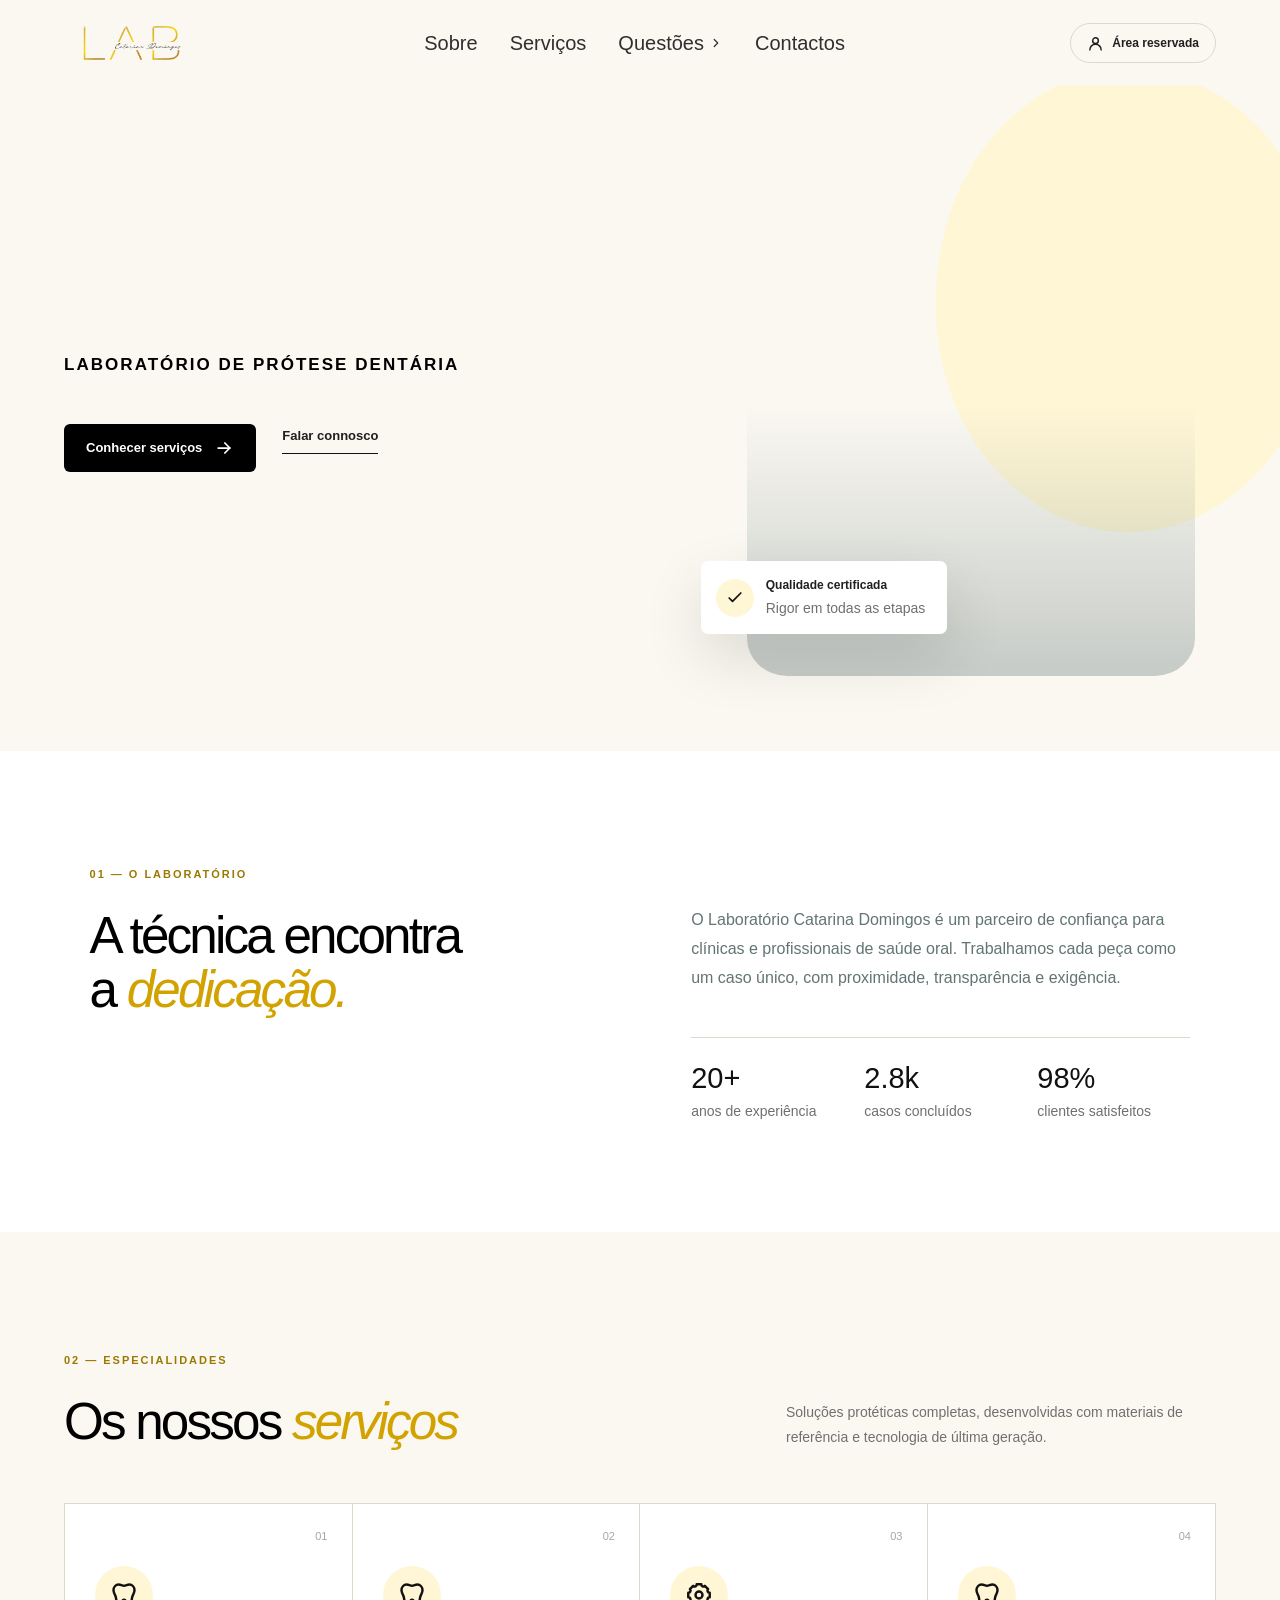
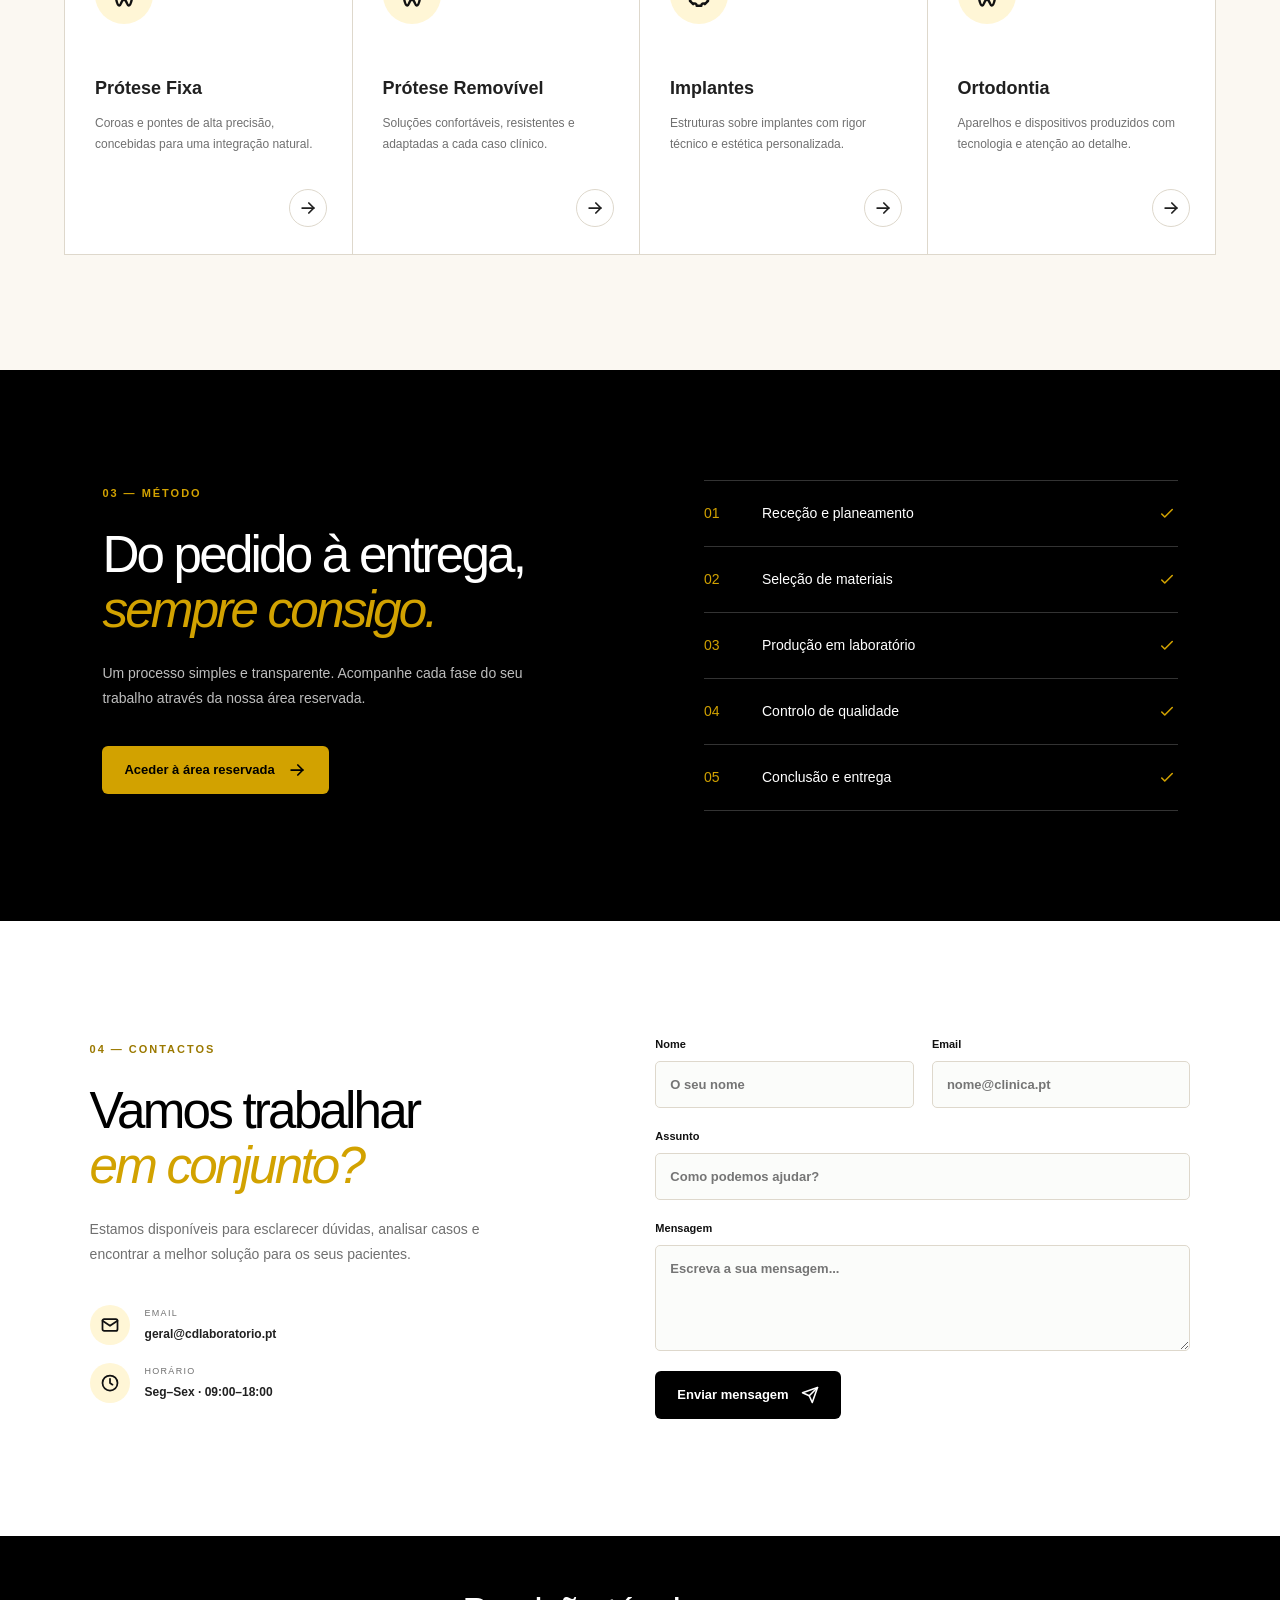
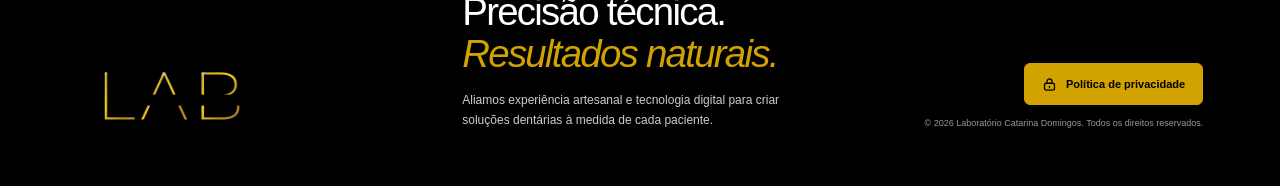
==== commit 58653c94: "update ligações" ====
--- a/public/index.html
+++ b/public/index.html
@@ -5,7 +5,7 @@
     <meta name="viewport" content="width=device-width, initial-scale=1" />
     <title>Laboratório Catarina Domingos</title>
     <link rel="stylesheet" href="css/style.css" />
-    <script src="/js/main.js" defer></script>
+    <script src="js/main.js" defer></script>
   </head>
   <body>
     <header class="site-header">
@@ -14,7 +14,7 @@
         href="index.html"
         aria-label="Laboratório Catarina Domingos"
         ><span class="logo-image"
-          ><img src="assets/img/logo.png" alt="LAB Catarina Domingos" /></span
+          ><img src="img/logo.png" alt="LAB Catarina Domingos" /></span
       ></a>
       <nav id="navegacao" aria-label="Navegação principal">
         <a class="nav-primary" href="sobre.html">Sobre</a>
@@ -632,7 +632,7 @@
         href="index.html"
         aria-label="Laboratório Catarina Domingos"
         ><span class="logo-image"
-          ><img src="assets/img/logo.png" alt="LAB Catarina Domingos" /></span
+          ><img src="img/logo.png" alt="LAB Catarina Domingos" /></span
       ></a>
       <div class="footer-claim">
         <h2>Precisão técnica.<br /><em>Resultados naturais.</em></h2>
--- a/public/css/style.css
+++ b/public/css/style.css
@@ -1562,7 +1562,7 @@
     height: 380px;
   }
   .hero-image {
-    inset-left: 0;
+    left: 0;
   }
   .service-grid {
     grid-template-columns: 1fr;
